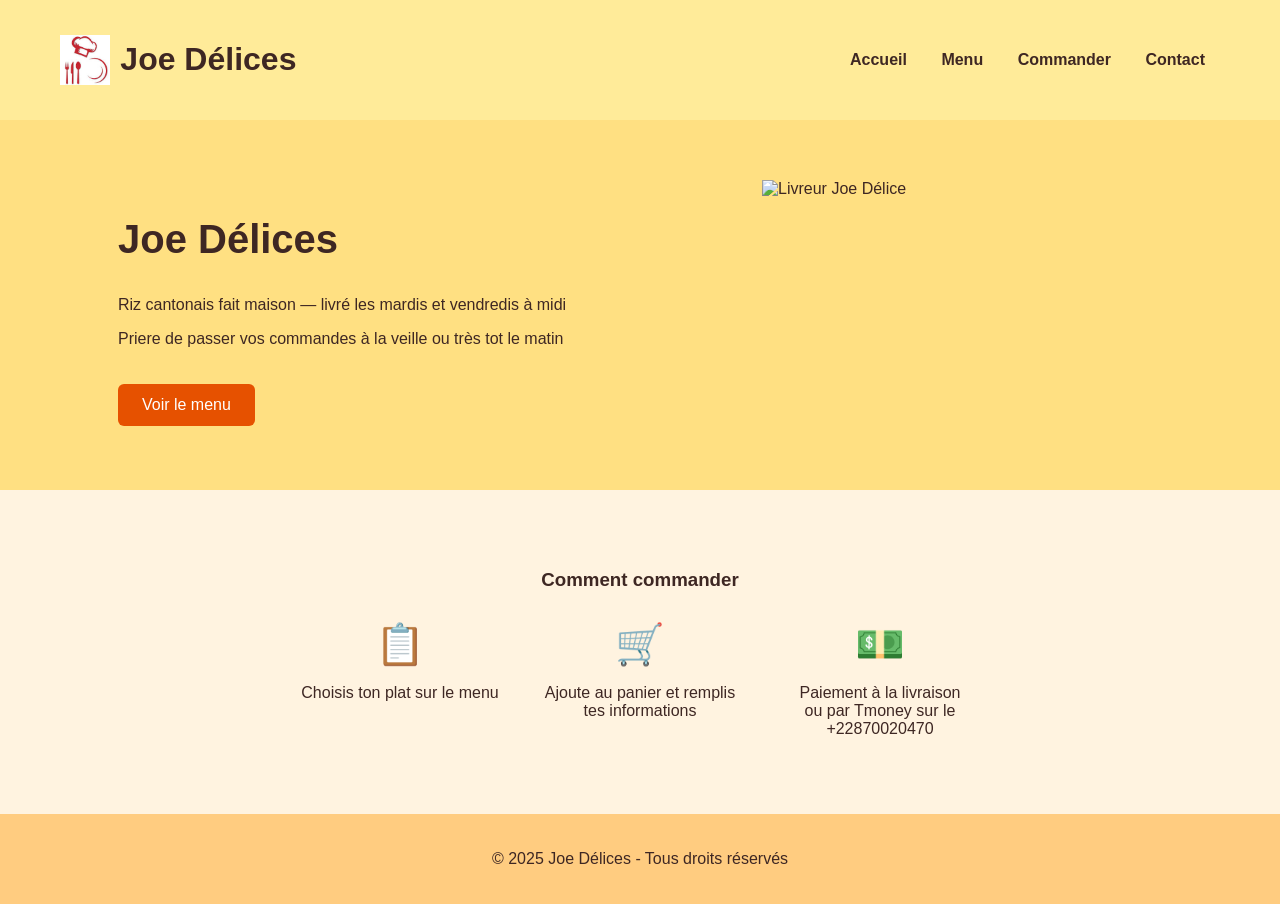
==== index.html @ d5b29d57 "Add files via upload" ====
<!DOCTYPE html>
<html lang="fr">
<head>
  <meta charset="UTF-8">
  <meta name="viewport" content="width=device-width, initial-scale=1.0">
  <title>Joe Délices - Accueil</title>
  <link rel="stylesheet" href="style.css">
</head>
<body>
  <header>
    <div class="logo">
      <img src="images/joe-logo.png" alt="Logo Joe Délice">
      <h1>Joe Délices</h1>
    </div>
    <nav>
      <a href="index.html">Accueil</a>
      <a href="menu.html">Menu</a>
      <a href="commander.html">Commander</a>
      <a href="contact.html">Contact</a>
    </nav>
  </header>

  <section class="hero">
    <div class="hero-text">
      <h2>Joe Délices</h2>
      <p>Riz cantonais fait maison — livré les mardis et vendredis à midi</p>
	  <p>Priere de passer vos commandes à la veille ou très tot le matin</p>
      <a href="menu.html" class="btn">Voir le menu</a>
    </div>
    <img src="images/riz_cantonais.JPG" width="400" height="250" alt="Livreur Joe Délice">


  </section>

  <section class="commande">
    <h3>Comment commander</h3>
    <div class="etapes">
      <div class="etape">
        <span>📋</span>
        <p>Choisis ton plat sur le menu</p>
      </div>
      <div class="etape">
        <span>🛒</span>
        <p>Ajoute au panier et remplis tes informations</p>
      </div>
      <div class="etape">
        <span>💵</span>
        <p>Paiement à la livraison<br>ou par Tmoney sur le +22870020470</p>
      </div>
    </div>

  </section>

  <footer>
    <p>&copy; 2025 Joe Délices - Tous droits réservés</p>
  </footer>
</body>
</html>
---- style.css ----
body {
  font-family: 'Poppins', sans-serif;
  margin: 0;
  background-color: #fff8e1;
  color: #3e2723;
}

header {
  display: flex;
  justify-content: space-between;
  align-items: center;
  padding: 20px 60px;
  background-color: #ffeb99;
}

.logo {
  display: flex;
  align-items: center;
}

.logo img {
  height: 50px;
  margin-right: 10px;
}

nav a {
  text-decoration: none;
  color: #3e2723;
  margin: 0 15px;
  font-weight: 600;
}

.hero {
  display: flex;
  align-items: center;
  justify-content: space-around;
  padding: 60px 20px;
  background-color: #ffe082;
}

.hero-text h2 {
  font-size: 2.5em;
}

.btn {
  display: inline-block;
  background-color: #e65100;
  color: white;
  padding: 12px 24px;
  border-radius: 6px;
  text-decoration: none;
  margin-top: 20px;
}

.commande {
  text-align: center;
  padding: 60px 20px;
  background-color: #fff3e0;
}

.etapes {
  display: flex;
  justify-content: center;
  gap: 40px;
  margin-top: 30px;
}

.etape {
  width: 200px;
}

.etape span {
  font-size: 40px;
  display: block;
}

footer {
  text-align: center;
  padding: 20px;
  background-color: #ffcc80;
}
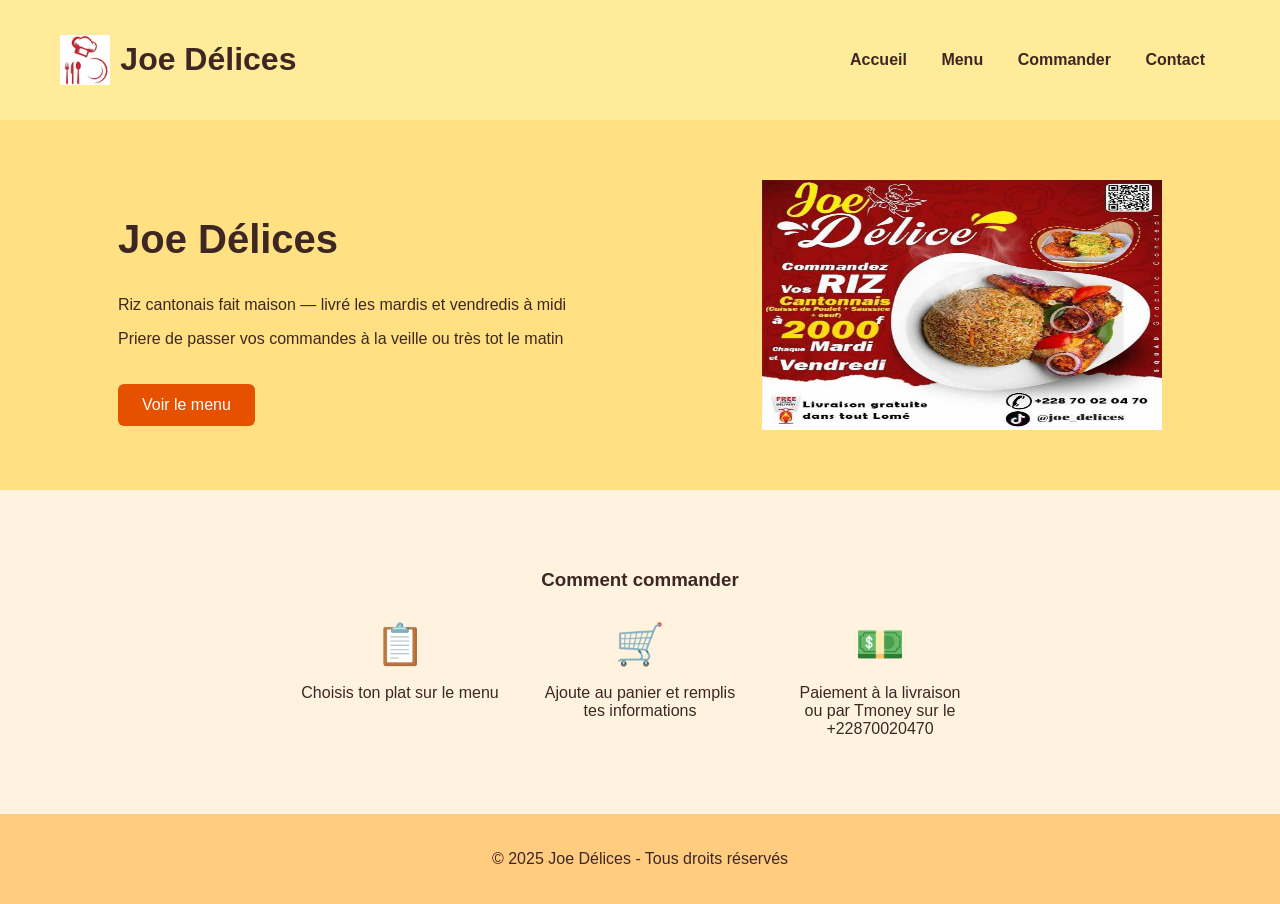
==== commit eb234e07: "Fix image file extension in index.html Updated image file extension from .JPG to .jpg for consistenc" ====
--- a/index.html
+++ b/index.html
@@ -27,7 +27,7 @@
 	  <p>Priere de passer vos commandes à la veille ou très tot le matin</p>
       <a href="menu.html" class="btn">Voir le menu</a>
     </div>
-    <img src="images/riz_cantonais.JPG" width="400" height="250" alt="Livreur Joe Délice">
+    <img src="images/riz_cantonais.jpg" width="400" height="250" alt="Livreur Joe Délice">
 
 
   </section>
@@ -56,3 +56,4 @@
   </footer>
 </body>
 </html>
+
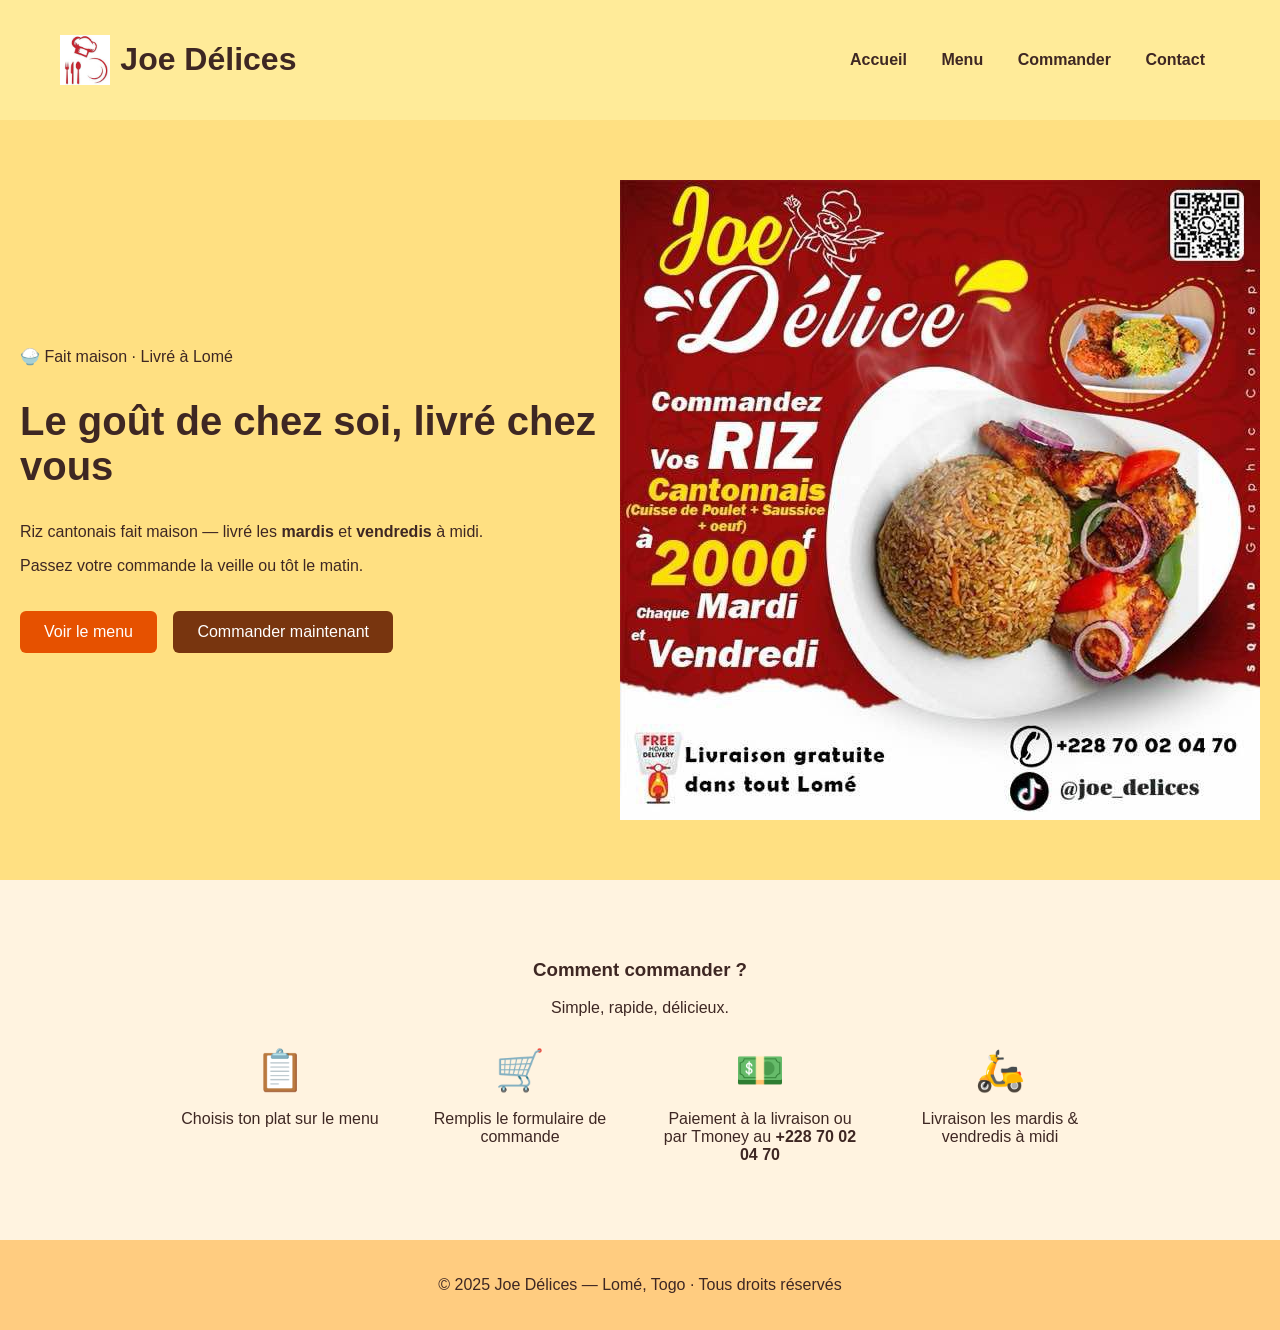
==== commit 40f18df7: "Revise index.html for improved layout and content Updated the content and structure of the homepage " ====
--- a/index.html
+++ b/index.html
@@ -9,11 +9,11 @@
 <body>
   <header>
     <div class="logo">
-      <img src="images/joe-logo.png" alt="Logo Joe Délice">
+      <img src="images/joe-logo.png" alt="Logo Joe Délices">
       <h1>Joe Délices</h1>
     </div>
     <nav>
-      <a href="index.html">Accueil</a>
+      <a href="index.html" class="active">Accueil</a>
       <a href="menu.html">Menu</a>
       <a href="commander.html">Commander</a>
       <a href="contact.html">Contact</a>
@@ -22,18 +22,19 @@
 
   <section class="hero">
     <div class="hero-text">
-      <h2>Joe Délices</h2>
-      <p>Riz cantonais fait maison — livré les mardis et vendredis à midi</p>
-	  <p>Priere de passer vos commandes à la veille ou très tot le matin</p>
+      <span class="hero-badge">🍚 Fait maison · Livré à Lomé</span>
+      <h2>Le goût de chez soi, livré chez vous</h2>
+      <p>Riz cantonais fait maison — livré les <strong>mardis</strong> et <strong>vendredis</strong> à midi.</p>
+      <p>Passez votre commande la veille ou tôt le matin.</p>
       <a href="menu.html" class="btn">Voir le menu</a>
+      <a href="commander.html" class="btn" style="margin-left:12px; background:#78350f;">Commander maintenant</a>
     </div>
-    <img src="images/riz_cantonais.jpg" width="400" height="250" alt="Livreur Joe Délice">
-
-
+    <img src="images/riz_cantonais.jpg" alt="Riz cantonais Joe Délices" class="hero-img">
   </section>
 
   <section class="commande">
-    <h3>Comment commander</h3>
+    <h3>Comment commander ?</h3>
+    <p>Simple, rapide, délicieux.</p>
     <div class="etapes">
       <div class="etape">
         <span>📋</span>
@@ -41,19 +42,21 @@
       </div>
       <div class="etape">
         <span>🛒</span>
-        <p>Ajoute au panier et remplis tes informations</p>
+        <p>Remplis le formulaire de commande</p>
       </div>
       <div class="etape">
         <span>💵</span>
-        <p>Paiement à la livraison<br>ou par Tmoney sur le +22870020470</p>
+        <p>Paiement à la livraison ou par Tmoney au <strong>+228 70 02 04 70</strong></p>
+      </div>
+      <div class="etape">
+        <span>🛵</span>
+        <p>Livraison les mardis & vendredis à midi</p>
       </div>
     </div>
-
   </section>
 
   <footer>
-    <p>&copy; 2025 Joe Délices - Tous droits réservés</p>
+    <p>&copy; 2025 Joe Délices — Lomé, Togo · Tous droits réservés</p>
   </footer>
 </body>
 </html>
-
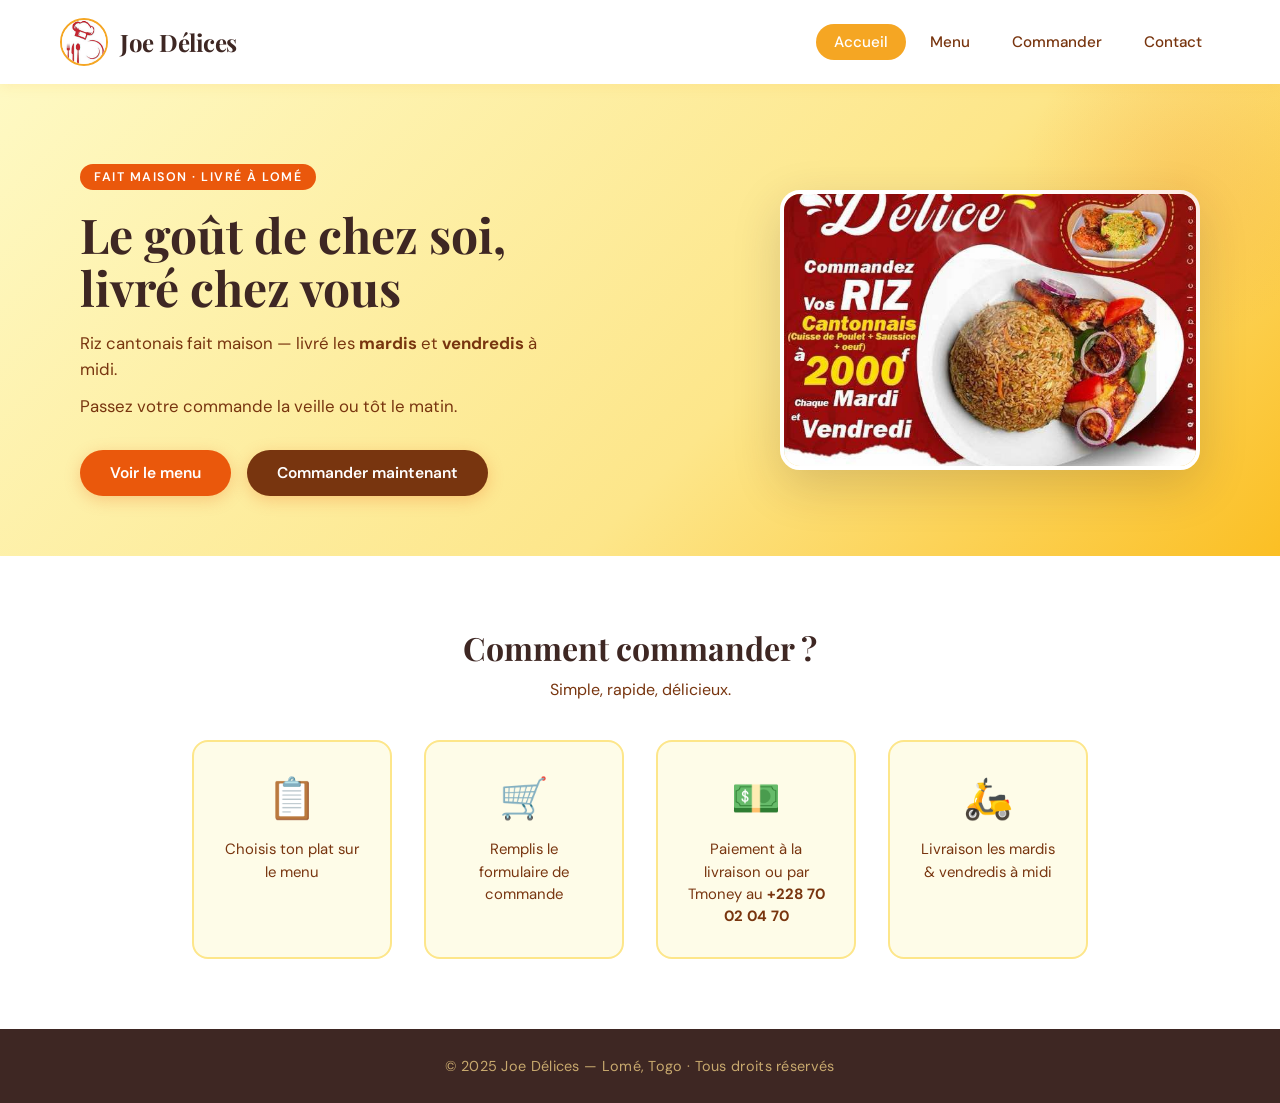
==== commit 656e4297: "Fix HTML entity encoding in index.html" ====
--- a/index.html
+++ b/index.html
@@ -22,7 +22,7 @@
 
   <section class="hero">
     <div class="hero-text">
-      <span class="hero-badge">🍚 Fait maison · Livré à Lomé</span>
+      <span class="hero-badge"> Fait maison · Livré à Lomé</span>
       <h2>Le goût de chez soi, livré chez vous</h2>
       <p>Riz cantonais fait maison — livré les <strong>mardis</strong> et <strong>vendredis</strong> à midi.</p>
       <p>Passez votre commande la veille ou tôt le matin.</p>
--- a/style.css
+++ b/style.css
@@ -1,81 +1,125 @@
+@import url('https://fonts.googleapis.com/css2?family=Playfair+Display:wght@700;900&family=DM+Sans:wght@400;500;600&display=swap');
+
+:root {
+  --gold: #f5a623;
+  --gold-light: #fde68a;
+  --gold-deep: #d97706;
+  --cream: #fefce8;
+  --brown: #3e2723;
+  --brown-mid: #78350f;
+  --orange: #ea580c;
+  --white: #ffffff;
+  --shadow: 0 4px 24px rgba(62,39,35,0.10);
+  --radius: 16px;
+}
+
+* { box-sizing: border-box; margin: 0; padding: 0; }
+
 body {
-  font-family: 'Poppins', sans-serif;
-  margin: 0;
-  background-color: #fff8e1;
-  color: #3e2723;
+  font-family: 'DM Sans', sans-serif;
+  background-color: var(--cream);
+  color: var(--brown);
+  min-height: 100vh;
 }
 
 header {
   display: flex;
   justify-content: space-between;
   align-items: center;
-  padding: 20px 60px;
-  background-color: #ffeb99;
+  padding: 18px 60px;
+  background: var(--white);
+  box-shadow: 0 2px 12px rgba(245,166,35,0.13);
+  position: sticky;
+  top: 0;
+  z-index: 100;
 }
 
-.logo {
-  display: flex;
-  align-items: center;
+.logo { display: flex; align-items: center; gap: 12px; }
+.logo img { height: 48px; border-radius: 50%; object-fit: cover; border: 2px solid var(--gold); }
+.logo h1 { font-family: 'Playfair Display', serif; font-size: 1.5rem; color: var(--brown); letter-spacing: -0.5px; }
+
+nav { display: flex; gap: 6px; }
+nav a { text-decoration: none; color: var(--brown-mid); font-weight: 500; font-size: 0.95rem; padding: 8px 18px; border-radius: 50px; transition: background 0.2s, color 0.2s; }
+nav a:hover, nav a.active { background: var(--gold); color: var(--white); }
+
+.hero {
+  display: flex; align-items: center; justify-content: space-between;
+  padding: 80px 80px 60px; gap: 40px;
+  background: linear-gradient(135deg, #fef9c3 0%, #fde68a 60%, #fbbf24 100%);
+  position: relative; overflow: hidden;
+}
+.hero::before {
+  content: ''; position: absolute; right: -60px; top: -60px;
+  width: 320px; height: 320px;
+  background: radial-gradient(circle, rgba(234,88,12,0.12) 0%, transparent 70%);
+  border-radius: 50%;
 }
 
-.logo img {
-  height: 50px;
-  margin-right: 10px;
+.hero-text { max-width: 480px; }
+.hero-badge {
+  display: inline-block; background: var(--orange); color: var(--white);
+  font-size: 0.78rem; font-weight: 600; letter-spacing: 1.5px;
+  text-transform: uppercase; padding: 5px 14px; border-radius: 50px; margin-bottom: 18px;
 }
-
-nav a {
-  text-decoration: none;
-  color: #3e2723;
-  margin: 0 15px;
-  font-weight: 600;
-}
-
-.hero {
-  display: flex;
-  align-items: center;
-  justify-content: space-around;
-  padding: 60px 20px;
-  background-color: #ffe082;
-}
-
-.hero-text h2 {
-  font-size: 2.5em;
-}
+.hero-text h2 { font-family: 'Playfair Display', serif; font-size: 3rem; line-height: 1.1; color: var(--brown); margin-bottom: 16px; }
+.hero-text p { font-size: 1.05rem; color: var(--brown-mid); margin-bottom: 10px; line-height: 1.6; }
+.hero-img { width: 420px; height: 280px; object-fit: cover; border-radius: 20px; box-shadow: 0 16px 48px rgba(62,39,35,0.18); border: 4px solid var(--white); flex-shrink: 0; }
 
 .btn {
-  display: inline-block;
-  background-color: #e65100;
-  color: white;
-  padding: 12px 24px;
-  border-radius: 6px;
-  text-decoration: none;
-  margin-top: 20px;
+  display: inline-block; background: var(--orange); color: var(--white);
+  padding: 13px 30px; border-radius: 50px; text-decoration: none;
+  font-weight: 600; font-size: 0.97rem; border: none; cursor: pointer;
+  transition: background 0.2s, transform 0.15s, box-shadow 0.2s;
+  box-shadow: 0 4px 16px rgba(234,88,12,0.25); margin-top: 20px;
 }
+.btn:hover { background: var(--gold-deep); transform: translateY(-2px); box-shadow: 0 8px 24px rgba(234,88,12,0.32); }
+.btn:disabled { opacity: 0.65; cursor: not-allowed; transform: none; }
 
-.commande {
-  text-align: center;
-  padding: 60px 20px;
-  background-color: #fff3e0;
+.commande { text-align: center; padding: 70px 40px; background: var(--white); }
+.commande h3 { font-family: 'Playfair Display', serif; font-size: 2rem; margin-bottom: 10px; }
+.commande > p { color: var(--brown-mid); margin-bottom: 40px; }
+.etapes { display: flex; justify-content: center; gap: 32px; flex-wrap: wrap; }
+.etape { background: var(--cream); border: 2px solid var(--gold-light); border-radius: var(--radius); padding: 30px 28px; width: 200px; transition: box-shadow 0.2s, transform 0.2s; }
+.etape:hover { box-shadow: var(--shadow); transform: translateY(-4px); }
+.etape span { font-size: 2.5rem; display: block; margin-bottom: 14px; }
+.etape p { font-size: 0.93rem; line-height: 1.5; color: var(--brown-mid); }
+
+.menu { padding: 60px 60px 80px; text-align: center; }
+.menu h1 { font-family: 'Playfair Display', serif; font-size: 2.4rem; margin-bottom: 8px; }
+.menu > p { color: var(--brown-mid); margin-bottom: 48px; font-size: 1.05rem; }
+.plats { display: flex; flex-wrap: wrap; gap: 32px; justify-content: center; }
+.plat { background: var(--white); border-radius: 20px; padding: 30px 28px; max-width: 420px; box-shadow: var(--shadow); text-align: left; transition: transform 0.2s; }
+.plat:hover { transform: translateY(-4px); }
+.plat h3 { font-family: 'Playfair Display', serif; font-size: 1.5rem; margin-bottom: 14px; }
+.plat video, .plat img { width: 100%; border-radius: 12px; margin-bottom: 14px; }
+.plat p { font-size: 0.95rem; color: var(--brown-mid); line-height: 1.6; margin-bottom: 14px; }
+.prix { display: inline-block; background: var(--gold); color: var(--brown); font-weight: 700; font-size: 1rem; padding: 6px 16px; border-radius: 50px; }
+.plat-cta { display: inline-block; margin-top: 14px; margin-left: 10px; background: var(--orange); color: var(--white); padding: 8px 20px; border-radius: 50px; text-decoration: none; font-size: 0.92rem; font-weight: 600; transition: background 0.2s; }
+.plat-cta:hover { background: var(--gold-deep); }
+
+.commande-form, .contact { max-width: 580px; margin: 60px auto; padding: 50px 48px; background: var(--white); border-radius: 24px; box-shadow: 0 8px 40px rgba(62,39,35,0.09); }
+.commande-form h2, .contact h2 { font-family: 'Playfair Display', serif; font-size: 2rem; margin-bottom: 8px; }
+.commande-form > p, .contact > p { color: var(--brown-mid); margin-bottom: 28px; }
+
+form label { display: block; font-size: 0.88rem; font-weight: 600; letter-spacing: 0.5px; color: var(--brown-mid); text-transform: uppercase; margin-top: 18px; margin-bottom: 6px; }
+form input, form select, form textarea { width: 100%; padding: 12px 16px; border: 2px solid #e7d8b0; border-radius: 10px; font-family: 'DM Sans', sans-serif; font-size: 0.97rem; color: var(--brown); background: var(--cream); transition: border-color 0.2s, box-shadow 0.2s; outline: none; }
+form input:focus, form select:focus, form textarea:focus { border-color: var(--gold); box-shadow: 0 0 0 3px rgba(245,166,35,0.18); }
+form textarea { resize: vertical; }
+form .btn { width: 100%; margin-top: 24px; font-size: 1rem; padding: 15px; border-radius: 12px; text-align: center; }
+#resultat, #resultatContact { text-align: center; margin-top: 18px; font-weight: 600; font-size: 1rem; min-height: 28px; }
+
+.infos { margin-top: 32px; padding-top: 24px; border-top: 2px solid var(--gold-light); }
+.infos p { margin-bottom: 10px; font-size: 0.97rem; color: var(--brown-mid); }
+.infos a { color: var(--orange); text-decoration: none; }
+
+footer { text-align: center; padding: 28px 20px; background: var(--brown); color: #c8a96e; font-size: 0.9rem; letter-spacing: 0.3px; }
+
+@media (max-width: 768px) {
+  header { padding: 16px 20px; }
+  .hero { flex-direction: column; padding: 50px 24px 40px; text-align: center; }
+  .hero-img { width: 100%; height: 220px; }
+  .hero-text h2 { font-size: 2.2rem; }
+  .menu, .commande { padding: 40px 20px; }
+  .commande-form, .contact { margin: 30px 16px; padding: 32px 22px; }
+  nav a { padding: 7px 12px; font-size: 0.85rem; }
 }
-
-.etapes {
-  display: flex;
-  justify-content: center;
-  gap: 40px;
-  margin-top: 30px;
-}
-
-.etape {
-  width: 200px;
-}
-
-.etape span {
-  font-size: 40px;
-  display: block;
-}
-
-footer {
-  text-align: center;
-  padding: 20px;
-  background-color: #ffcc80;
-}
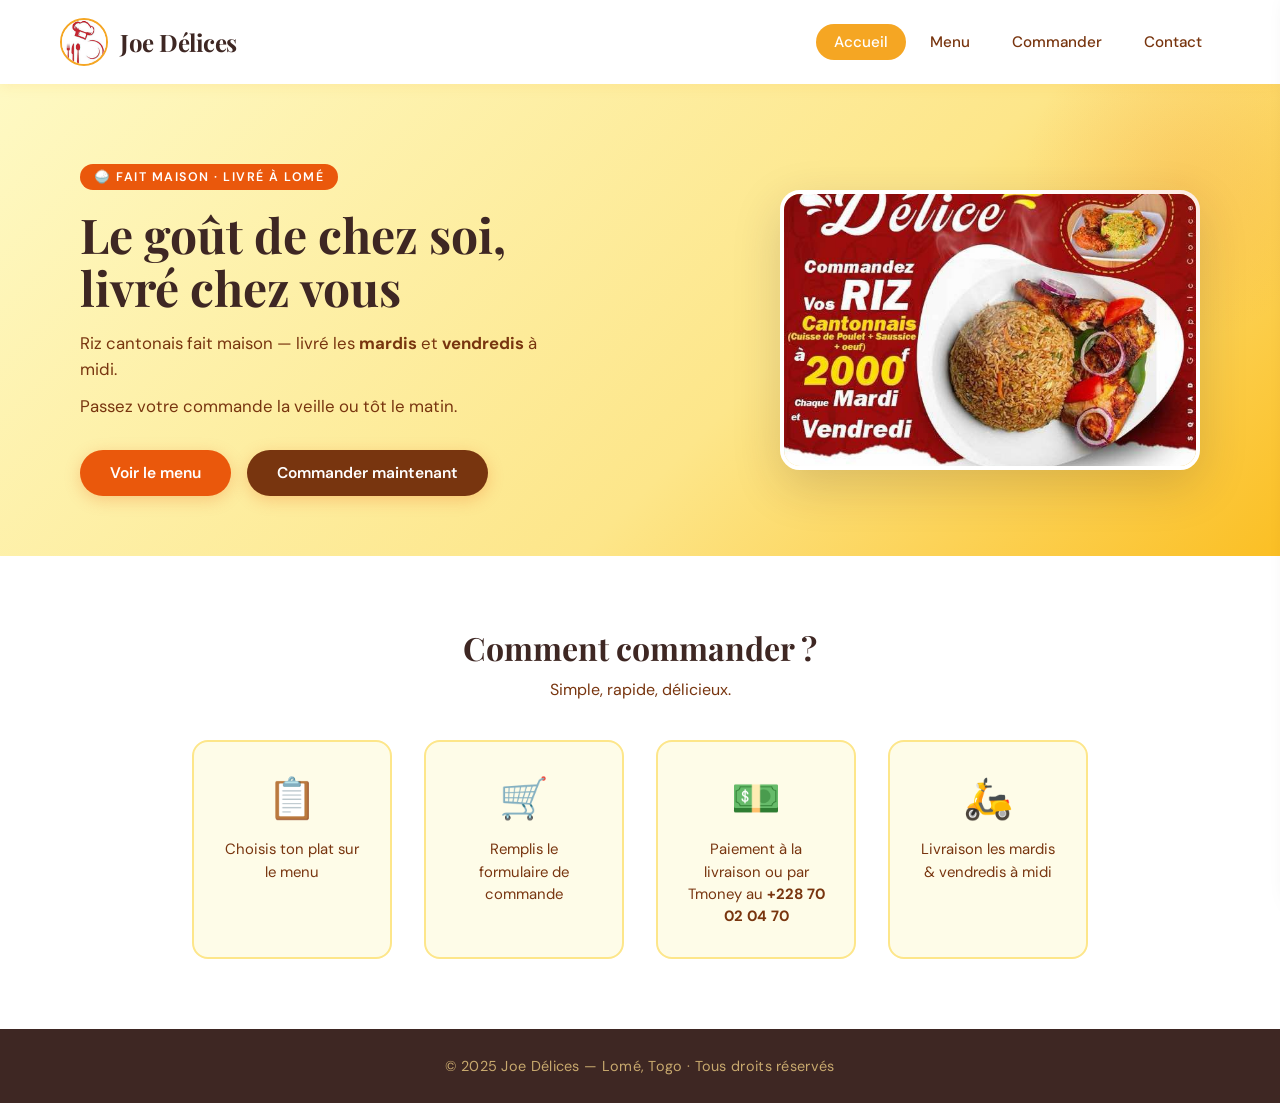
==== commit 2d9cdd9d: "Update index.html" ====
--- a/index.html
+++ b/index.html
@@ -22,7 +22,7 @@
 
   <section class="hero">
     <div class="hero-text">
-      <span class="hero-badge"> Fait maison · Livré à Lomé</span>
+      <span class="hero-badge">🍚 Fait maison · Livré à Lomé</span>
       <h2>Le goût de chez soi, livré chez vous</h2>
       <p>Riz cantonais fait maison — livré les <strong>mardis</strong> et <strong>vendredis</strong> à midi.</p>
       <p>Passez votre commande la veille ou tôt le matin.</p>
@@ -58,5 +58,34 @@
   <footer>
     <p>&copy; 2025 Joe Délices — Lomé, Togo · Tous droits réservés</p>
   </footer>
+
+  <!-- Hamburger -->
+  <button class="hamburger" id="hamburger" aria-label="Menu">
+    <span></span><span></span><span></span>
+  </button>
+
+  <!-- Overlay -->
+  <div class="nav-overlay" id="navOverlay"></div>
+
+  <!-- Drawer -->
+  <div class="nav-drawer" id="navDrawer">
+    <button class="drawer-close" id="drawerClose">&#x2715;</button>
+    <a href="index.html" class="active">Accueil</a>
+    <a href="menu.html">Menu</a>
+    <a href="commander.html">Commander</a>
+    <a href="contact.html">Contact</a>
+  </div>
+
+  <script>
+    const ham = document.getElementById('hamburger');
+    const drawer = document.getElementById('navDrawer');
+    const overlay = document.getElementById('navOverlay');
+    const closeBtn = document.getElementById('drawerClose');
+    function openMenu() { ham.classList.add('open'); drawer.classList.add('open'); overlay.classList.add('open'); }
+    function closeMenu() { ham.classList.remove('open'); drawer.classList.remove('open'); overlay.classList.remove('open'); }
+    ham.addEventListener('click', openMenu);
+    closeBtn.addEventListener('click', closeMenu);
+    overlay.addEventListener('click', closeMenu);
+  </script>
 </body>
 </html>
--- a/style.css
+++ b/style.css
@@ -123,3 +123,155 @@
   .commande-form, .contact { margin: 30px 16px; padding: 32px 22px; }
   nav a { padding: 7px 12px; font-size: 0.85rem; }
 }
+
+/* ── HAMBURGER MENU ── */
+.hamburger {
+  display: none;
+  flex-direction: column;
+  justify-content: center;
+  gap: 5px;
+  width: 40px;
+  height: 40px;
+  background: none;
+  border: none;
+  cursor: pointer;
+  padding: 4px;
+  z-index: 200;
+  flex-shrink: 0;
+}
+.hamburger span {
+  display: block;
+  width: 26px;
+  height: 3px;
+  background: var(--brown);
+  border-radius: 3px;
+  transition: transform 0.3s, opacity 0.3s;
+}
+.hamburger.open span:nth-child(1) { transform: translateY(8px) rotate(45deg); }
+.hamburger.open span:nth-child(2) { opacity: 0; }
+.hamburger.open span:nth-child(3) { transform: translateY(-8px) rotate(-45deg); }
+
+/* Overlay sombre */
+.nav-overlay {
+  display: none;
+  position: fixed;
+  inset: 0;
+  background: rgba(0,0,0,0.45);
+  z-index: 150;
+  opacity: 0;
+  transition: opacity 0.3s;
+}
+.nav-overlay.open { display: block; opacity: 1; }
+
+/* Panneau latéral droit */
+.nav-drawer {
+  position: fixed;
+  top: 0;
+  right: -280px;
+  width: 260px;
+  height: 100vh;
+  background: var(--white);
+  box-shadow: -4px 0 24px rgba(62,39,35,0.18);
+  z-index: 160;
+  transition: right 0.32s cubic-bezier(.4,0,.2,1);
+  display: flex;
+  flex-direction: column;
+  padding: 70px 24px 40px;
+  gap: 8px;
+}
+.nav-drawer.open { right: 0; }
+.nav-drawer a {
+  text-decoration: none;
+  color: var(--brown);
+  font-weight: 600;
+  font-size: 1.1rem;
+  padding: 14px 18px;
+  border-radius: 12px;
+  transition: background 0.2s, color 0.2s;
+  border-left: 3px solid transparent;
+}
+.nav-drawer a:hover,
+.nav-drawer a.active {
+  background: var(--gold-light);
+  color: var(--brown);
+  border-left-color: var(--gold);
+}
+.nav-drawer .drawer-close {
+  position: absolute;
+  top: 16px;
+  right: 16px;
+  background: none;
+  border: none;
+  font-size: 1.5rem;
+  cursor: pointer;
+  color: var(--brown);
+  line-height: 1;
+}
+
+/* ── MOBILE FIXES ── */
+@media (max-width: 600px) {
+
+  /* Header compact */
+  header {
+    padding: 12px 16px;
+    flex-wrap: nowrap;
+    gap: 8px;
+  }
+
+  .logo img { height: 36px; }
+
+  .logo h1 {
+    font-size: 1.1rem;
+    white-space: nowrap;
+  }
+
+  /* Cacher la nav desktop, montrer hamburger */
+  nav { display: none; }
+  .hamburger { display: flex; }
+
+  /* Hero vertical, centré */
+  .hero {
+    flex-direction: column;
+    padding: 36px 20px 32px;
+    text-align: center;
+    gap: 24px;
+  }
+
+  .hero-badge { font-size: 0.72rem; }
+
+  .hero-text h2 { font-size: 1.9rem; }
+
+  .hero-text p { font-size: 0.95rem; }
+
+  /* Boutons hero : pleine largeur, empilés proprement */
+  .hero .btn {
+    display: block;
+    width: 100%;
+    margin: 10px 0 0 0;
+    text-align: center;
+    box-sizing: border-box;
+  }
+
+  .hero-img {
+    width: 100%;
+    height: 200px;
+    border-radius: 14px;
+  }
+
+  /* Étapes en colonne */
+  .etapes { flex-direction: column; align-items: center; gap: 16px; }
+  .etape { width: 100%; max-width: 320px; padding: 20px; }
+
+  /* Menu */
+  .menu { padding: 32px 16px; }
+  .plat { padding: 20px 16px; }
+
+  /* Formulaires */
+  .commande-form, .contact {
+    margin: 20px 12px;
+    padding: 28px 18px;
+    border-radius: 16px;
+  }
+
+  .commande-form h2, .contact h2 { font-size: 1.5rem; }
+}
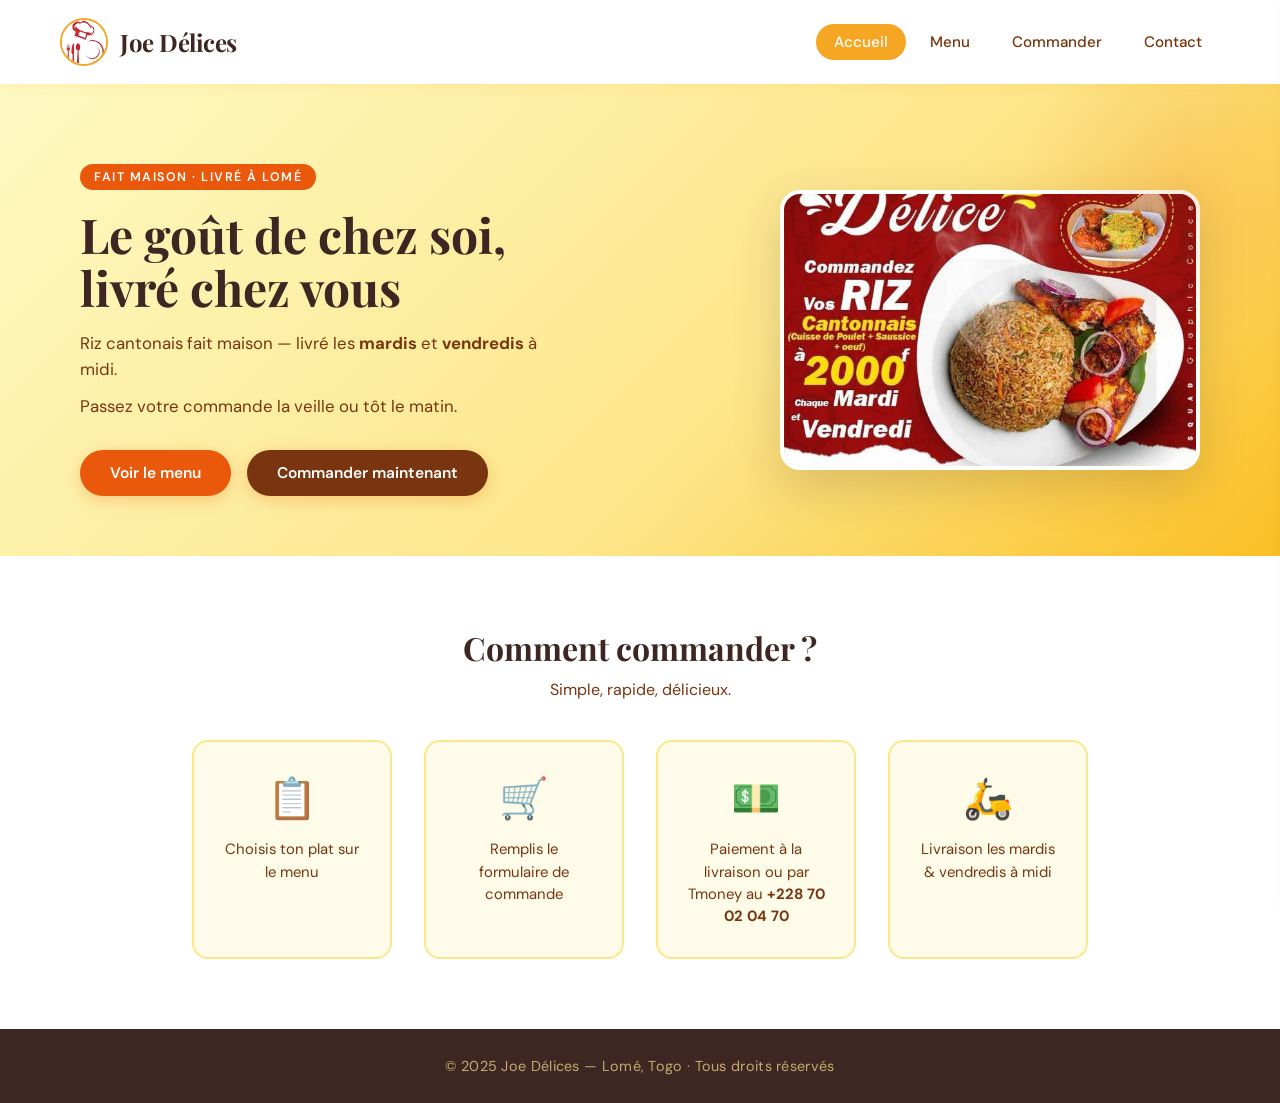
==== commit 17568ddb: "Fix HTML character encoding issues" ====
--- a/index.html
+++ b/index.html
@@ -18,11 +18,14 @@
       <a href="commander.html">Commander</a>
       <a href="contact.html">Contact</a>
     </nav>
+      <button class="hamburger" id="hamburger" aria-label="Menu">
+      <span></span><span></span><span></span>
+    </button>
   </header>
 
   <section class="hero">
     <div class="hero-text">
-      <span class="hero-badge">🍚 Fait maison · Livré à Lomé</span>
+      <span class="hero-badge"> Fait maison · Livré à Lomé</span>
       <h2>Le goût de chez soi, livré chez vous</h2>
       <p>Riz cantonais fait maison — livré les <strong>mardis</strong> et <strong>vendredis</strong> à midi.</p>
       <p>Passez votre commande la veille ou tôt le matin.</p>
@@ -59,11 +62,6 @@
     <p>&copy; 2025 Joe Délices — Lomé, Togo · Tous droits réservés</p>
   </footer>
 
-  <!-- Hamburger -->
-  <button class="hamburger" id="hamburger" aria-label="Menu">
-    <span></span><span></span><span></span>
-  </button>
-
   <!-- Overlay -->
   <div class="nav-overlay" id="navOverlay"></div>
 
